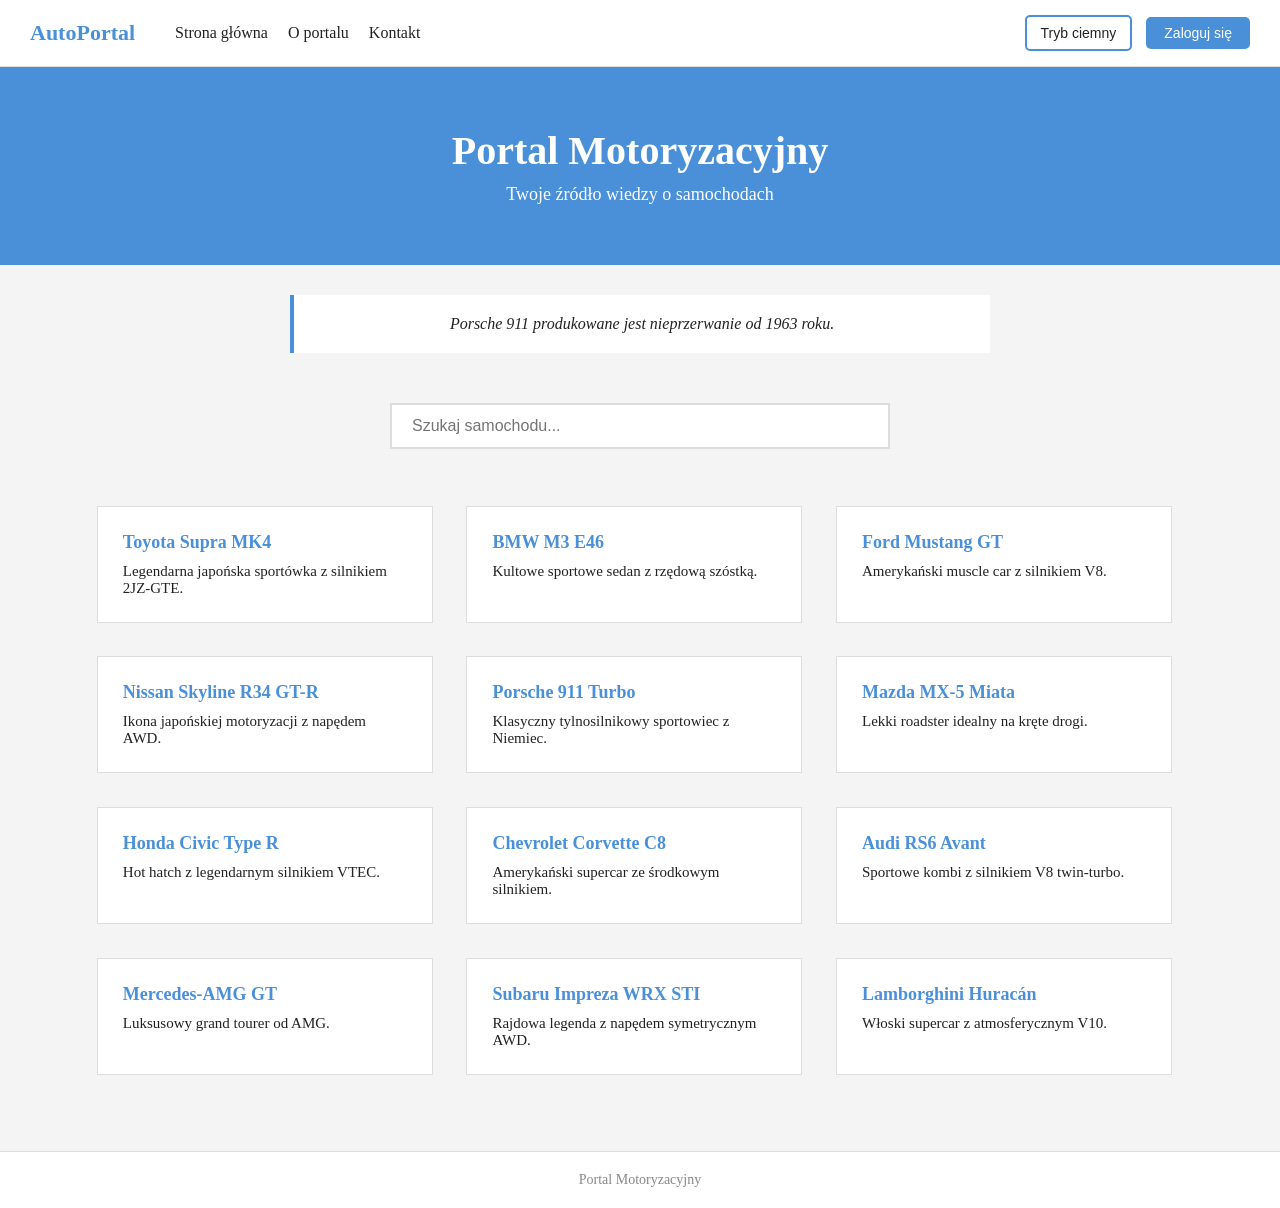
==== index.html @ 156a5f40 "Initial commit" ====
<!DOCTYPE html>
<html lang="pl">
<head>
    <meta charset="UTF-8">
    <meta name="viewport" content="width=device-width, initial-scale=1.0">
    <title>Portal Motoryzacyjny</title>
    <link rel="stylesheet" href="style.css">
</head>
<body>

    <nav class="navbar">
        <a href="index.html" class="navbar-logo">AutoPortal</a>
        <ul class="navbar-linki">
            <li><a href="index.html">Strona główna</a></li>
            <li><a href="onas.html">O portalu</a></li>
            <li><a href="kontakt.html">Kontakt</a></li>
        </ul>
        <div class="navbar-akcje">
            <span id="powitanieTekst" class="powitanie-tekst"></span>
            <button id="przyciskMotyw" class="przycisk-motyw">Tryb ciemny</button>
            <button id="przyciskLogowania" class="przycisk-logowania">Zaloguj się</button>
        </div>
    </nav>

    <section class="hero">
        <h1>Portal Motoryzacyjny</h1>
        <p>Twoje źródło wiedzy o samochodach</p>
    </section>

    <div class="cytat-sekcja">
        <p id="cytatDnia"></p>
    </div>

    <div class="szukaj-sekcja">
        <input type="text" id="poleSzukaj" class="szukaj-input" placeholder="Szukaj samochodu...">
    </div>

    <div id="kartyKontener" class="karty-kontener">
    </div>

    <footer>
        <p>Portal Motoryzacyjny</p>
    </footer>

    <script src="script.js"></script>
</body>
</html>
---- style.css ----
* {
    margin: 0;
    padding: 0;
    box-sizing: border-box;
}

body {
    font-family: "Segoe UI", Tahoma;
    background-color: #f4f4f4;
    color: #222;
}


body.dark {
    background-color: #222222;
    color: #e0e0e0;
}

body.dark .navbar,
body.dark .karta,
body.dark .cytat-sekcja,
body.dark .login-formularz,
body.dark .sekcja-onas,
body.dark .sekcja-kontakt,
body.dark footer {
    background-color: #2d2d2d;
    border-color: #444;
}


body.dark .szukaj-input,
body.dark .login-input,
body.dark .kontakt-input,
body.dark .kontakt-textarea {
    background-color: #333;
    color: #e0e0e0;
    border-color: #555;
}


.navbar {
    display: flex;
    padding: 15px 30px;
    background-color: #fff;
    border-bottom: 1px solid #ddd;
}

.navbar-logo {
    font-size: 22px;
    font-weight: bold;
    color: #4a90d9;
    text-decoration: none;
    margin-right: 40px;
    line-height: 36px;
}

.navbar-linki {
    display: flex;
    list-style: none;
    line-height: 36px;
}

.navbar-linki li {
    margin-right: 20px;
}

.navbar-linki a {
    text-decoration: none;
    color: inherit;
}

.navbar-linki a:hover {
    color: #4a90d9;
}

.navbar-akcje {
    margin-left: auto;
}


.przycisk-motyw {
    padding: 8px 14px;
    border: 2px solid #4a90d9;
    background: none;
    color: inherit;
    border-radius: 5px;
    cursor: pointer;
    font-size: 14px;
}

.przycisk-logowania, .login-zatwierdz, .kontakt-wyslij {
    padding: 8px 18px;
    background-color: #4a90d9;
    color: #fff;
    border: none;
    border-radius: 5px;
    cursor: pointer;
    font-size: 14px;
}

.przycisk-logowania {
    margin-left: 10px;
}

.kontakt-wyslij {
    margin-top: 10px;
    padding: 10px 30px;
    font-size: 16px;
}


.login-strona {
    max-width: 400px;
    margin: 80px auto;
    padding: 40px;
    background-color: #fff;
    border: 1px solid #ddd;
    text-align: center;
}

.login-strona h2 {
    color: #4a90d9;
    margin-bottom: 20px;
}

.login-strona .login-zatwierdz {
    width: 100%;
}

body.dark .login-strona {
    background-color: #2d2d2d;
    border-color: #444;
}

.login-input {
    padding: 8px 12px;
    font-size: 14px;
    width: 100%;
    margin-bottom: 15px;
    display: block;
}

.login-blad {
    color: #4a90d9;
    font-size: 12px;
    margin-top: 8px;
}

.powitanie-tekst {
    font-weight: bold;
    color: #4a90d9;
    line-height: 36px;
}


.hero {
    text-align: center;
    padding: 60px 20px;
    background-color: #4a90d9;
    color: #fff;
}

.hero h1 {
    font-size: 40px;
    margin-bottom: 10px;
}

.hero p {
    font-size: 18px;
}


.cytat-sekcja {
    text-align: center;
    padding: 20px;
    margin: 30px auto;
    max-width: 700px;
    background-color: #fff;
    border-left: 4px solid #4a90d9;
    font-style: italic;
    font-size: 16px;
}

.szukaj-input, .login-input, .kontakt-input, .kontakt-textarea {
    padding: 10px;
    border: 1px solid #ddd;
    font-size: 15px;
    background-color: #fff;
    color: #222;
}


.szukaj-sekcja {
    text-align: center;
    padding: 20px;
}

.szukaj-input {
    padding: 12px 20px;
    width: 500px;
    max-width: 90%;
    border-width: 2px;
    font-size: 16px;
    outline: none;
}

.szukaj-input:focus {
    border-color: #4a90d9;
}


.karty-kontener {
    display: flex;
    flex-wrap: wrap;
    padding: 20px 40px;
    max-width: 1200px;
    margin: 0 auto;
}

.karta {
    background-color: #fff;
    border: 1px solid #ddd;
    padding: 25px;
    width: 30%;
    margin: 1.5%;
}

.karta h3 {
    color: #4a90d9;
    margin-bottom: 10px;
    font-size: 18px;
}

.karta p {
    font-size: 15px;
}

.brak-wynikow {
    text-align: center;
    padding: 40px;
    font-size: 18px;
    color: #888;
    width: 100%;
}


.sekcja-onas, .sekcja-kontakt {
    max-width: 800px;
    margin: 40px auto;
    padding: 40px;
    background-color: #fff;
    border: 1px solid #ddd;
}

.sekcja-kontakt {
    max-width: 600px;
}

.sekcja-onas h2, .sekcja-kontakt h2 {
    color: #4a90d9;
    margin-bottom: 15px;
}

.sekcja-onas p {
    margin-bottom: 15px;
}


.kontakt-grupa {
    margin-bottom: 15px;
}

.kontakt-grupa label {
    display: block;
    margin-bottom: 5px;
    font-weight: bold;
}

.kontakt-input, .kontakt-textarea {
    width: 100%;
    font-family: inherit;
}

.kontakt-textarea {
    min-height: 120px;
}

.kontakt-info {
    margin-top: 30px;
    padding-top: 20px;
    border-top: 1px solid #ddd;
}

.kontakt-info p {
    margin-bottom: 8px;
}

.login-blad {
    color: red;
}

footer {
    text-align: center;
    padding: 20px;
    margin-top: 40px;
    background-color: #fff;
    border-top: 1px solid #ddd;
    font-size: 14px;
    color: #888;
}
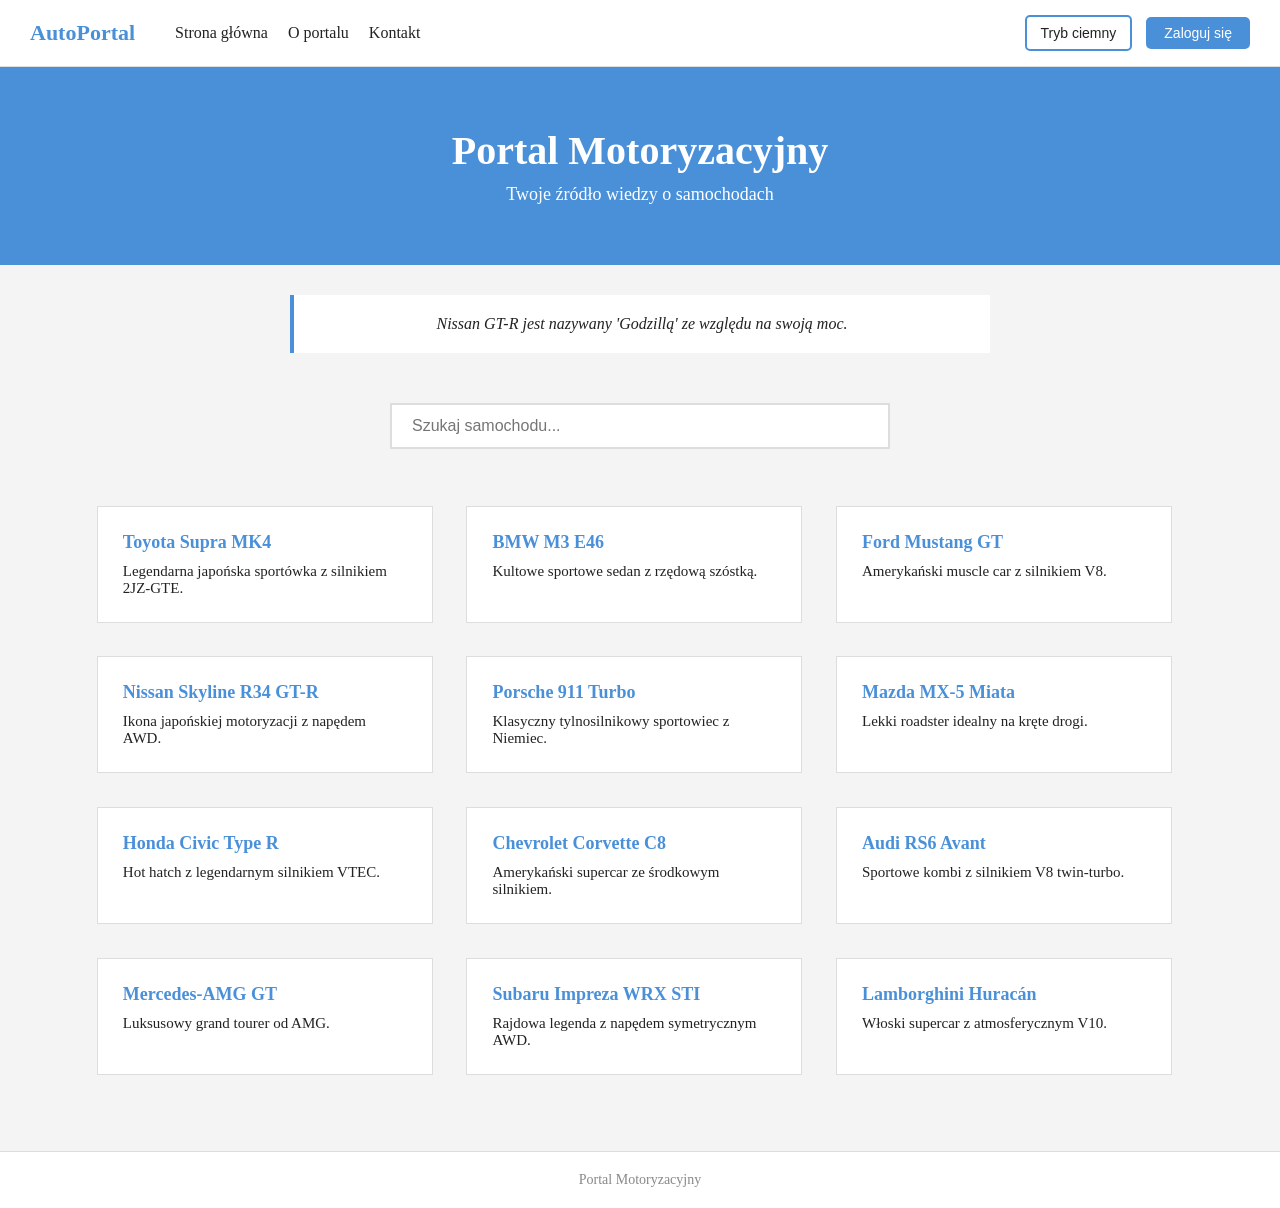
==== commit 714758d4: "coimmit" ====
--- a/index.html
+++ b/index.html
@@ -32,7 +32,7 @@
     </div>
 
     <div class="szukaj-sekcja">
-        <input type="text" id="poleSzukaj" class="szukaj-input" placeholder="Szukaj samochodu...">
+        <input type="text" id="szukajInput" class="szukaj-input" placeholder="Szukaj samochodu...">
     </div>
 
     <div id="kartyKontener" class="karty-kontener">
--- a/style.css
+++ b/style.css
@@ -20,7 +20,6 @@
 body.dark .navbar,
 body.dark .karta,
 body.dark .cytat-sekcja,
-body.dark .login-formularz,
 body.dark .sekcja-onas,
 body.dark .sekcja-kontakt,
 body.dark footer {
@@ -31,8 +30,8 @@
 
 body.dark .szukaj-input,
 body.dark .login-input,
-body.dark .kontakt-input,
-body.dark .kontakt-textarea {
+body.dark .sekcja-kontakt input,
+body.dark .sekcja-kontakt textarea {
     background-color: #333;
     color: #e0e0e0;
     border-color: #555;
@@ -142,7 +141,7 @@
 }
 
 .login-blad {
-    color: #4a90d9;
+    color: red;
     font-size: 12px;
     margin-top: 8px;
 }
@@ -182,7 +181,7 @@
     font-size: 16px;
 }
 
-.szukaj-input, .login-input, .kontakt-input, .kontakt-textarea {
+.szukaj-input, .login-input, .sekcja-kontakt input, .sekcja-kontakt textarea {
     padding: 10px;
     border: 1px solid #ddd;
     font-size: 15px;
@@ -277,13 +276,15 @@
     font-weight: bold;
 }
 
-.kontakt-input, .kontakt-textarea {
+.sekcja-kontakt input,
+.sekcja-kontakt textarea {
     width: 100%;
     font-family: inherit;
 }
 
-.kontakt-textarea {
+.sekcja-kontakt textarea {
     min-height: 120px;
+    resize: vertical;
 }
 
 .kontakt-info {
@@ -296,10 +297,6 @@
     margin-bottom: 8px;
 }
 
-.login-blad {
-    color: red;
-}
-
 footer {
     text-align: center;
     padding: 20px;
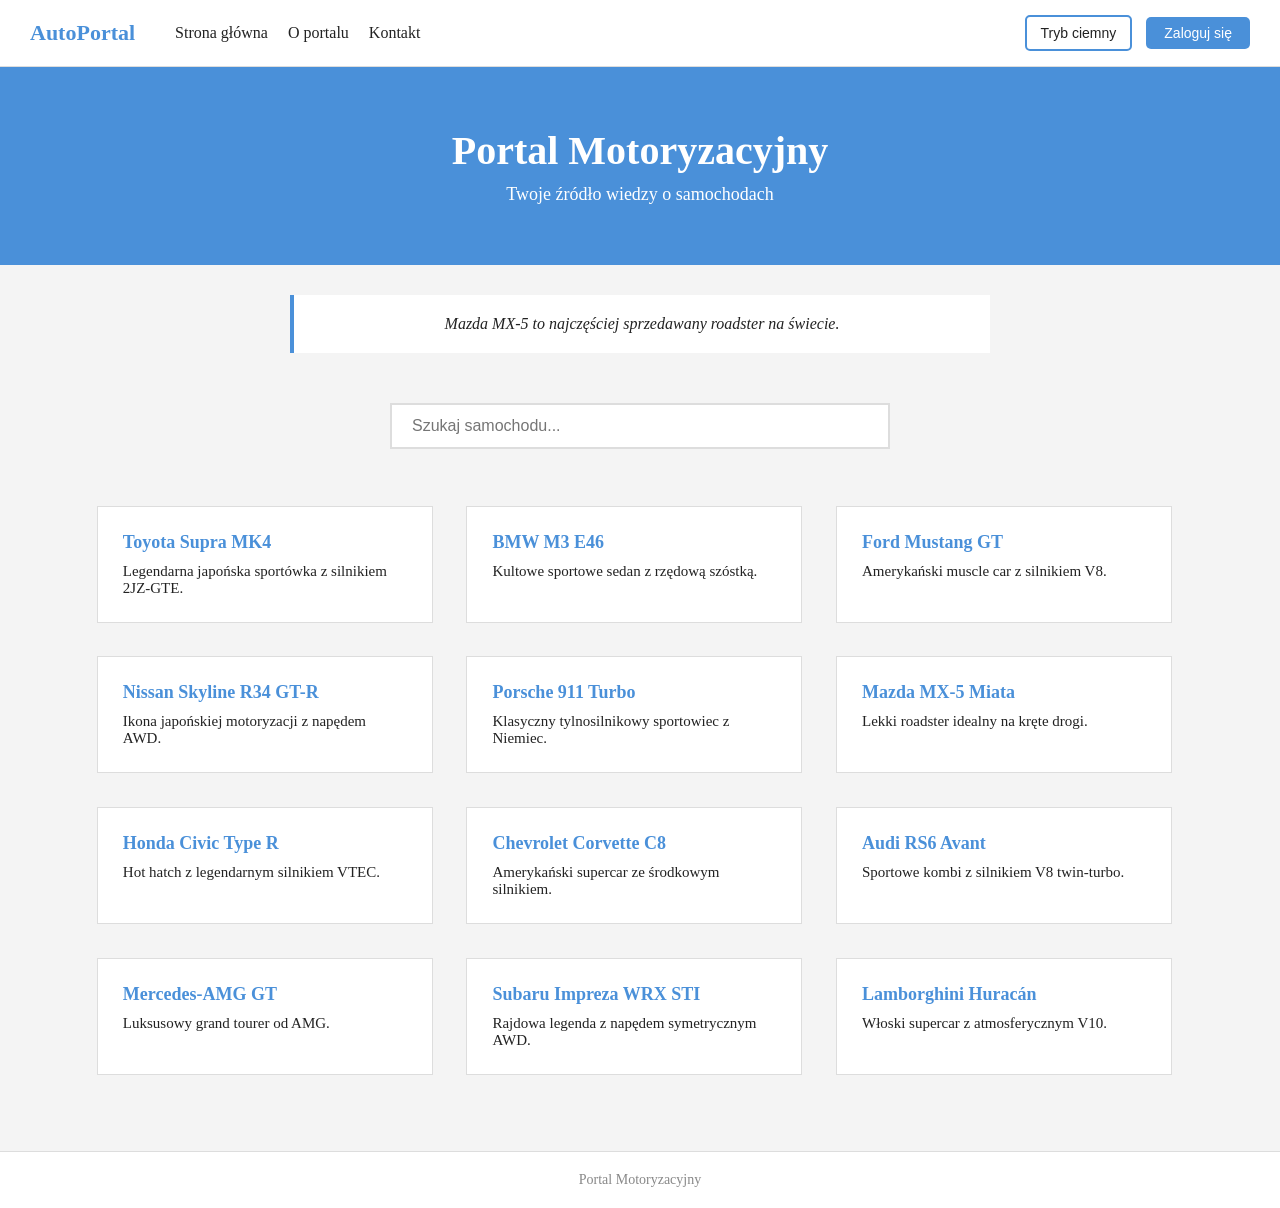
==== commit f8ee1bb7: "statsata" ====
--- a/index.html
+++ b/index.html
@@ -16,9 +16,9 @@
             <li><a href="kontakt.html">Kontakt</a></li>
         </ul>
         <div class="navbar-akcje">
-            <span id="powitanieTekst" class="powitanie-tekst"></span>
-            <button id="przyciskMotyw" class="przycisk-motyw">Tryb ciemny</button>
-            <button id="przyciskLogowania" class="przycisk-logowania">Zaloguj się</button>
+            <span id="powitanieTekst"></span>
+            <button id="przyciskMotyw">Tryb ciemny</button>
+            <button id="przyciskLogowania">Zaloguj się</button>
         </div>
     </nav>
 
@@ -32,10 +32,10 @@
     </div>
 
     <div class="szukaj-sekcja">
-        <input type="text" id="szukajInput" class="szukaj-input" placeholder="Szukaj samochodu...">
+        <input type="text" id="szukajInput" placeholder="Szukaj samochodu...">
     </div>
 
-    <div id="kartyKontener" class="karty-kontener">
+    <div id="kartyKontener">
     </div>
 
     <footer>
--- a/style.css
+++ b/style.css
@@ -28,8 +28,8 @@
 }
 
 
-body.dark .szukaj-input,
-body.dark .login-input,
+body.dark #szukajInput,
+body.dark #loginInput,
 body.dark .sekcja-kontakt input,
 body.dark .sekcja-kontakt textarea {
     background-color: #333;
@@ -78,7 +78,7 @@
 }
 
 
-.przycisk-motyw {
+#przyciskMotyw {
     padding: 8px 14px;
     border: 2px solid #4a90d9;
     background: none;
@@ -88,7 +88,7 @@
     font-size: 14px;
 }
 
-.przycisk-logowania, .login-zatwierdz, .kontakt-wyslij {
+#przyciskLogowania, #loginZatwierdz, .kontakt-wyslij {
     padding: 8px 18px;
     background-color: #4a90d9;
     color: #fff;
@@ -98,7 +98,7 @@
     font-size: 14px;
 }
 
-.przycisk-logowania {
+#przyciskLogowania {
     margin-left: 10px;
 }
 
@@ -123,7 +123,7 @@
     margin-bottom: 20px;
 }
 
-.login-strona .login-zatwierdz {
+.login-strona #loginZatwierdz {
     width: 100%;
 }
 
@@ -132,7 +132,7 @@
     border-color: #444;
 }
 
-.login-input {
+#loginInput {
     padding: 8px 12px;
     font-size: 14px;
     width: 100%;
@@ -140,13 +140,13 @@
     display: block;
 }
 
-.login-blad {
+#loginBlad {
     color: red;
     font-size: 12px;
     margin-top: 8px;
 }
 
-.powitanie-tekst {
+#powitanieTekst {
     font-weight: bold;
     color: #4a90d9;
     line-height: 36px;
@@ -181,7 +181,7 @@
     font-size: 16px;
 }
 
-.szukaj-input, .login-input, .sekcja-kontakt input, .sekcja-kontakt textarea {
+#szukajInput, #loginInput, .sekcja-kontakt input, .sekcja-kontakt textarea {
     padding: 10px;
     border: 1px solid #ddd;
     font-size: 15px;
@@ -195,7 +195,7 @@
     padding: 20px;
 }
 
-.szukaj-input {
+#szukajInput {
     padding: 12px 20px;
     width: 500px;
     max-width: 90%;
@@ -204,12 +204,12 @@
     outline: none;
 }
 
-.szukaj-input:focus {
+#szukajInput:focus {
     border-color: #4a90d9;
 }
 
 
-.karty-kontener {
+#kartyKontener {
     display: flex;
     flex-wrap: wrap;
     padding: 20px 40px;
@@ -266,14 +266,15 @@
 }
 
 
-.kontakt-grupa {
-    margin-bottom: 15px;
-}
-
-.kontakt-grupa label {
+.sekcja-kontakt label {
     display: block;
     margin-bottom: 5px;
     font-weight: bold;
+}
+
+.sekcja-kontakt input,
+.sekcja-kontakt textarea {
+    margin-bottom: 15px;
 }
 
 .sekcja-kontakt input,
